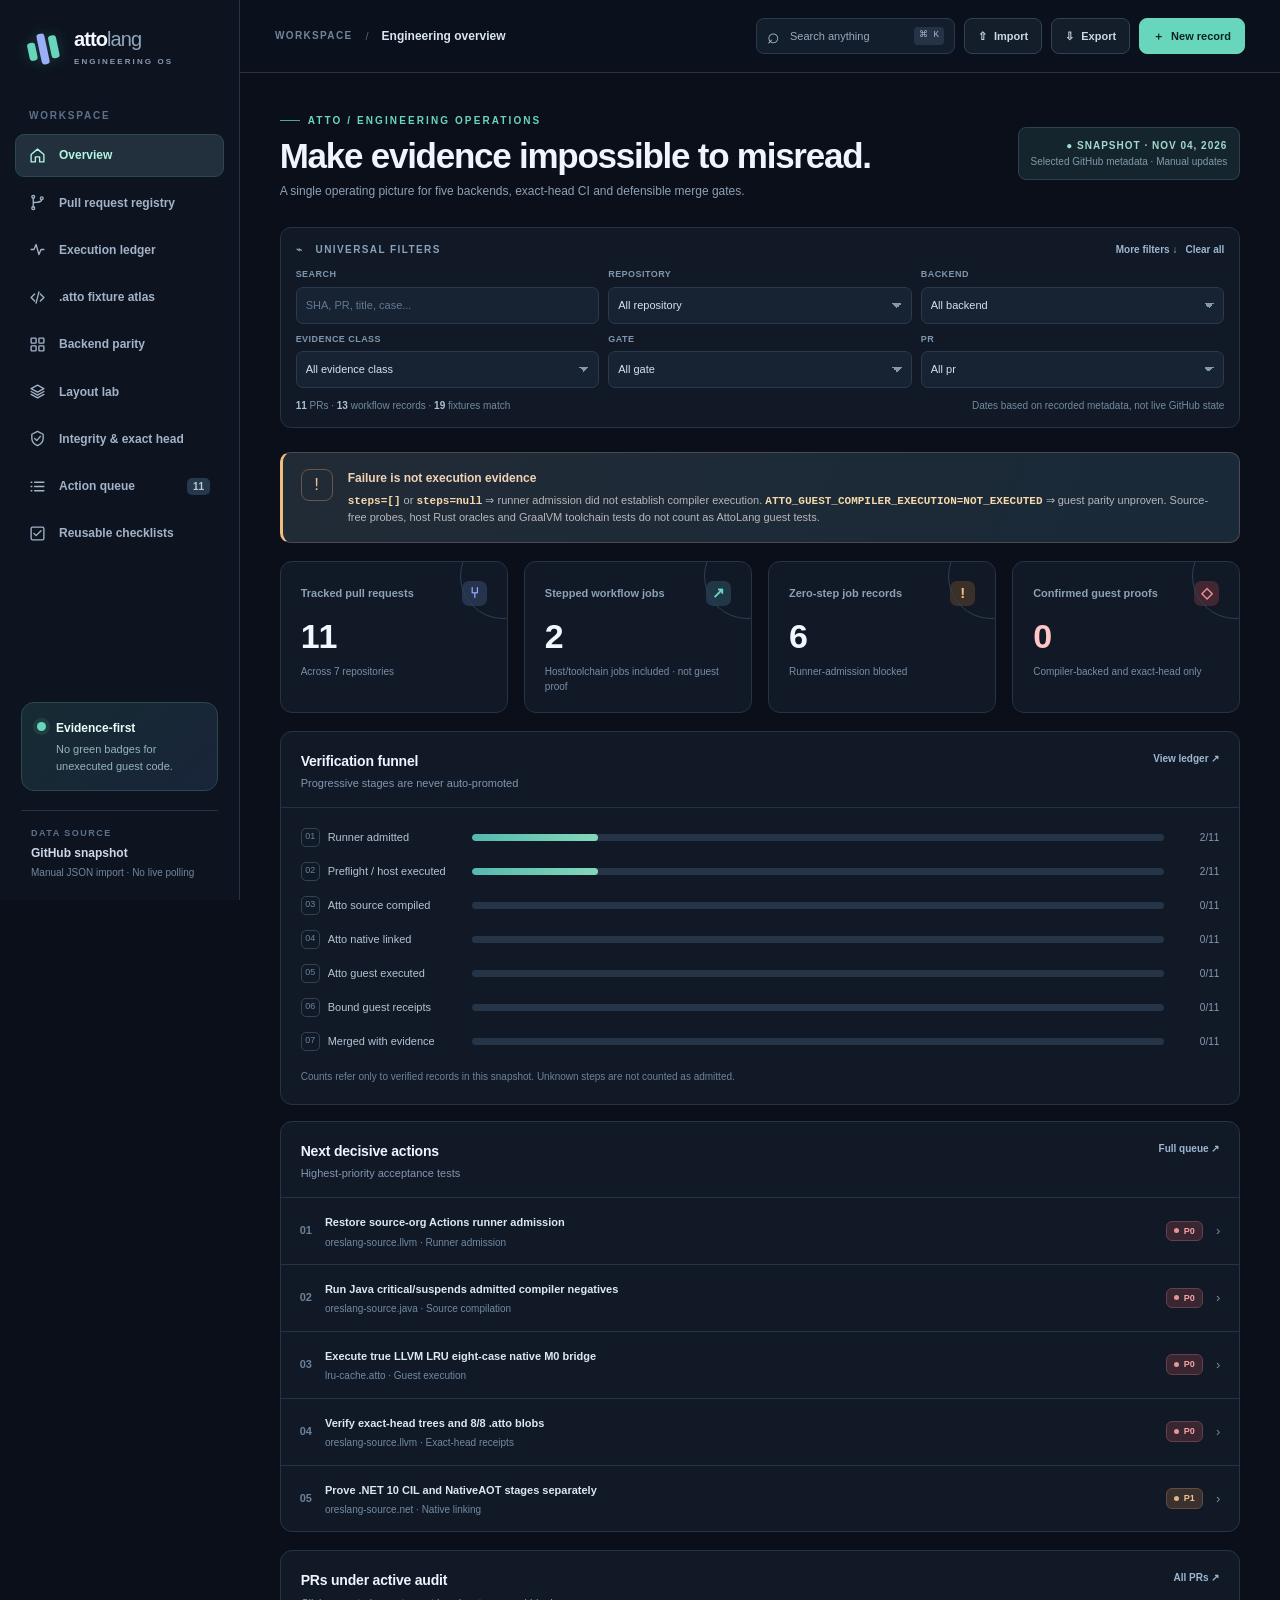
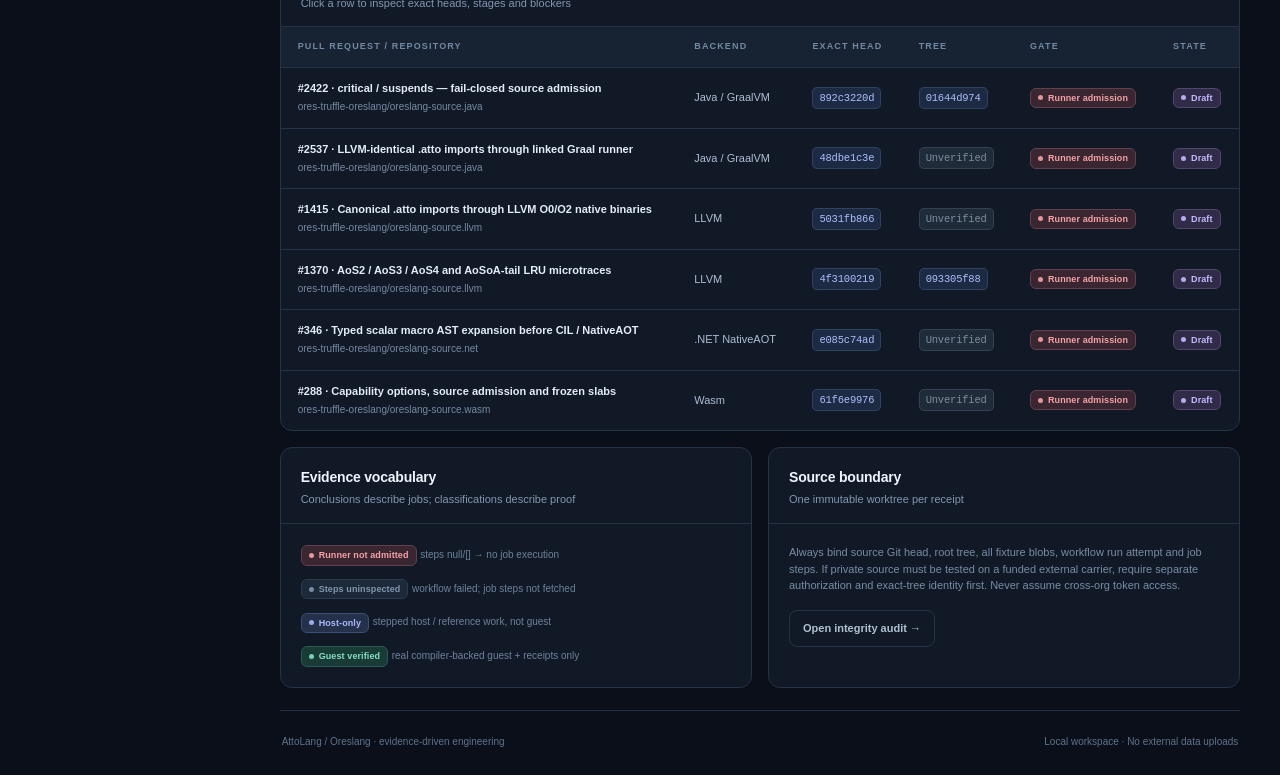
==== index.html @ 8c040e2f "feat(site): install AttoLang compiler parity engineering command center" ====
<!doctype html>
<html lang="en">
<head>
  <meta charset="utf-8" />
  <meta name="viewport" content="width=device-width, initial-scale=1" />
  <meta name="theme-color" content="#0b101a" />
  <meta name="description" content="AttoLang engineering command center — evidence-grounded backend parity and CI operations." />
  <title>AttoLang · Engineering Command Center</title>
  <link rel="stylesheet" href="styles.css" />
</head>
<body>
<div id="appShell" class="shell">
  <aside class="sidebar" aria-label="Primary navigation">
    <div class="brand">
      <div class="brandmark" aria-hidden="true"><i></i><i></i><i></i></div>
      <div><strong>atto<span>lang</span></strong><small>ENGINEERING OS</small></div>
    </div>
    <div class="sidebar-section">WORKSPACE</div>
    <nav id="nav" class="nav" aria-label="Views"></nav>
    <div class="sidebar-bottom">
      <div class="side-callout"><div class="signal-dot"></div><div><strong>Evidence-first</strong><p>No green badges for unexecuted guest code.</p></div></div>
      <div class="side-snapshot"><span>DATA SOURCE</span><b>GitHub snapshot</b><small>Manual JSON import · No live polling</small></div>
    </div>
  </aside>
  <div class="workspace">
    <header class="topbar">
      <button class="icon-btn mobile-menu" id="mobileMenu" title="Toggle menu" aria-label="Toggle menu">☰</button>
      <div class="breadcrumbs"><span>WORKSPACE</span><span class="crumb-divider">/</span><b id="currentCrumb">Overview</b></div>
      <div class="top-actions">
        <button id="globalSearchBtn" class="search-trigger" title="Command search (Ctrl+K)"><span>⌕</span><span>Search anything</span><kbd>⌘ K</kbd></button>
        <button class="btn btn-ghost desktop-action" id="importBtn"><span>⇧</span> Import</button>
        <button class="btn btn-ghost desktop-action" id="exportBtn"><span>⇩</span> Export</button>
        <button class="btn btn-primary" id="newBtn"><span>＋</span> New record</button>
        <input type="file" id="importFile" accept="application/json,.json" hidden />
      </div>
    </header>
    <main class="main">
      <div id="viewIntro"></div>
      <section id="filterArea" class="filter-area" aria-label="Data filters"></section>
      <section id="view" class="view" aria-live="polite"></section>
      <footer class="footer"><span>AttoLang / Oreslang · evidence-driven engineering</span><span>Local workspace · No external data uploads</span></footer>
    </main>
  </div>
</div>
<div id="drawerScrim" class="scrim" hidden></div>
<aside id="drawer" class="drawer" role="dialog" aria-modal="true" aria-label="Record details" hidden></aside>
<div id="modalScrim" class="scrim modal-scrim" hidden></div>
<div id="modal" class="modal" role="dialog" aria-modal="true" aria-label="Create a record" hidden></div>
<div id="toast" class="toast" role="status" aria-live="polite"></div>
<script src="data.js"></script>
<script src="app.js"></script>
</body>
</html>
---- styles.css ----
:root{--bg:#0a0f19;--panel:#111927;--panel2:#151f30;--panel3:#1c293a;--edge:#253346;--edge2:#304259;--white:#eff4fd;--txt:#c8d4e5;--muted:#8698b1;--faint:#5c718b;--green:#68d6ba;--red:#f08f9a;--orange:#f0bd81;--blue:#91aaff;--violet:#b4a3f9;--cyan:#66c9de;--shadow:0 20px 65px rgba(0,0,0,.32);font-family:Inter,ui-sans-serif,-apple-system,BlinkMacSystemFont,"Segoe UI",sans-serif}
*{box-sizing:border-box}html{scroll-behavior:smooth}body{background:var(--bg);color:var(--txt);margin:0;min-width:320px;font-size:13px;line-height:1.52}button,input,select,textarea{font:inherit}button{cursor:pointer}a{color:var(--blue);text-decoration:none}a:hover{text-decoration:underline}button:focus-visible,input:focus-visible,select:focus-visible,textarea:focus-visible,a:focus-visible{outline:2px solid var(--blue);outline-offset:2px}h1,h2,h3,h4,p{margin:0}h1,h2,h3,h4{color:var(--white)}.shell{min-height:100vh;display:flex}.sidebar{position:sticky;top:0;height:100vh;width:240px;flex:0 0 240px;background:#0d1420;border-right:1px solid var(--edge);display:flex;flex-direction:column;padding:28px 15px 20px;z-index:15}.brand{display:flex;align-items:center;gap:11px;padding:0 13px 40px}.brand strong{display:block;font-size:20px;letter-spacing:-.9px;color:#f5f8ff;line-height:1.1}.brand strong span{font-weight:500;color:#91a6bc}.brand small{display:block;font-size:8px;letter-spacing:2.1px;margin-top:6px;color:#8a9ab0;font-weight:800}.brandmark{width:35px;height:35px;position:relative;display:flex;align-items:center;gap:3px;transform:rotate(-12deg)}.brandmark i{width:8px;border-radius:3px;display:block;background:var(--green);box-shadow:0 0 14px rgba(104,214,186,.22)}.brandmark i:nth-child(1){height:18px}.brandmark i:nth-child(2){height:31px;background:#9baff8}.brandmark i:nth-child(3){height:23px}.sidebar-section{padding:0 14px 11px;font-size:10px;font-weight:800;letter-spacing:1.8px;color:var(--faint)}.nav{display:flex;flex-direction:column;gap:5px}.nav-item{display:flex;align-items:center;gap:13px;width:100%;text-align:left;border:1px solid transparent;border-radius:9px;color:#a2b2c7;background:transparent;padding:11px 13px;font-weight:600;font-size:12px}.nav-item:hover{background:#1b2536;color:#fff}.nav-item.active{background:#21303c;border-color:#2b4751;color:#b1f6e2}.nav-item svg{width:17px;height:17px;stroke-width:1.9;flex:none}.nav-item .nav-label{flex:1}.nav-count{font-size:10px;background:#26384b;border-radius:5px;padding:1px 6px;color:#b9c9d9}.sidebar-bottom{margin-top:auto;padding:18px 6px 0}.side-callout{background:linear-gradient(140deg,#162b33,#192439);border:1px solid #2a4850;border-radius:13px;padding:15px;display:flex;gap:10px}.side-callout strong{font-size:12px;color:#e6fff6}.side-callout p{font-size:11px;color:#95b4bd;margin-top:4px}.signal-dot{width:9px;height:9px;flex:none;margin-top:4px;background:var(--green);border-radius:100%;box-shadow:0 0 0 4px rgba(104,214,186,.11)}.side-snapshot{border-top:1px solid var(--edge);margin-top:19px;padding:16px 10px 0;display:flex;flex-direction:column;gap:3px}.side-snapshot span{font-size:9px;color:var(--faint);letter-spacing:1.5px;font-weight:800}.side-snapshot b{font-size:12px;color:#ccd8e7}.side-snapshot small{font-size:10px;color:#71869b}.workspace{flex:1;min-width:0}.topbar{height:73px;border-bottom:1px solid var(--edge);padding:0 35px;display:flex;align-items:center;justify-content:space-between;gap:20px;background:rgba(12,18,29,.96);position:sticky;top:0;z-index:9;backdrop-filter:blur(16px)}.breadcrumbs{display:flex;align-items:center;gap:13px;white-space:nowrap;font-size:11px}.breadcrumbs span:first-child{font-size:10px;letter-spacing:1.35px;font-weight:800;color:#71849d}.breadcrumbs b{font-size:12px;color:#d9e5f2}.crumb-divider{color:#4e637a}.top-actions{display:flex;align-items:center;gap:9px}.search-trigger{background:#131e2c;border:1px solid #2a394b;color:#98a9bd;border-radius:8px;padding:8px 10px;display:flex;gap:10px;align-items:center;min-width:199px;justify-content:flex-start;font-size:11px}.search-trigger span:first-child{font-size:21px;line-height:12px;color:#a5b9ce}.search-trigger kbd{margin-left:auto;background:#263347;color:#a6b6ca;border-radius:4px;padding:2px 5px;font-size:9px}.btn{border:1px solid var(--edge2);border-radius:8px;display:inline-flex;align-items:center;justify-content:center;gap:7px;padding:9px 13px;color:#cbd8e7;background:#192434;font-size:11px;font-weight:750;white-space:nowrap}.btn:hover{filter:brightness(1.16);text-decoration:none}.btn-primary{background:var(--green);border-color:var(--green);color:#0a2522;font-weight:800}.btn-ghost{background:#141e2a}.btn-small{padding:6px 10px;font-size:10px}.btn-quiet{background:transparent;border:1px solid var(--edge);color:#b1c0d1}.icon-btn{border:1px solid var(--edge);background:#172232;color:#b6c5d7;border-radius:7px;padding:8px}.mobile-menu{display:none}.main{padding:34px clamp(21px,3.1vw,53px) 16px;max-width:1840px;margin:auto}.page-head{display:flex;align-items:flex-start;justify-content:space-between;gap:20px;margin-bottom:27px}.eyebrow{font-weight:850;font-size:10px;color:var(--green);letter-spacing:2.1px;text-transform:uppercase;display:inline-flex;gap:8px;align-items:center}.eyebrow .eyeline{width:20px;height:1px;background:var(--green);opacity:.75}.page-head h1{font-size:clamp(25px,3vw,35px);font-weight:750;letter-spacing:-1.25px;margin:8px 0 6px;line-height:1.14}.page-head p{font-size:12px;color:#8da0b6;max-width:780px}.snapshot-pill{border:1px solid #2c4251;background:#14252e;border-radius:8px;padding:10px 12px;text-align:right;flex:none;align-self:center}.snapshot-pill strong{display:block;font-size:10px;letter-spacing:1px;color:#a4d8d0}.snapshot-pill small{display:block;color:#8199a7;font-size:10px}.filter-area{border:1px solid var(--edge);background:#101925;border-radius:11px;padding:14px 15px;margin-bottom:24px}.filter-title{display:flex;align-items:center;justify-content:space-between;margin-bottom:11px;gap:10px}.filter-title span{font-size:10px;letter-spacing:1.4px;font-weight:850;color:#8ba1bb}.filter-row{display:grid;grid-template-columns:1.2fr 1fr 1fr 1.15fr 1fr 1fr;gap:9px}.filter-more{display:grid;grid-template-columns:1fr 1fr 1fr 1fr 1fr 1fr;gap:9px;margin-top:9px}.field{display:flex;flex-direction:column;min-width:0;gap:5px}.field label{font-size:9px;color:#8195ad;font-weight:750;letter-spacing:.45px;text-transform:uppercase}.field select,.field input,.field textarea{outline:none;background:#172232;border:1px solid #293a4f;color:#d5e1ef;border-radius:7px;padding:9px 9px;min-width:0;width:100%;font-size:11px}.field input::placeholder{color:#647994}.field select:focus,.field input:focus,.field textarea:focus{border-color:#65b5ad}.field select{appearance:none;background-image:linear-gradient(45deg,transparent 50%,#8099ae 50%),linear-gradient(135deg,#8099ae 50%,transparent 50%);background-position:calc(100% - 14px) 15px,calc(100% - 9px) 15px;background-size:5px 5px;background-repeat:no-repeat;padding-right:27px}.filter-footer{margin-top:10px;display:flex;justify-content:space-between;align-items:center;gap:9px;color:#748aa1;font-size:10px}.filter-footer b{color:#acbfd3}.grid{display:grid;gap:16px}.metrics{grid-template-columns:repeat(4,minmax(0,1fr));margin-bottom:18px}.metric,.panel,.action-card,.gate-card{background:var(--panel);border:1px solid var(--edge);border-radius:12px}.metric{padding:19px 20px 17px;min-height:137px;position:relative;overflow:hidden}.metric:after{content:'';width:84px;height:84px;border:1px solid #2c4054;border-radius:100%;position:absolute;right:-39px;top:-29px}.metric-top{display:flex;align-items:center;justify-content:space-between;color:#8ba1b5;font-size:11px;font-weight:700;gap:8px}.metric-icon{width:25px;height:25px;display:grid;place-items:center;border-radius:7px;background:#203747;color:var(--green);font-size:15px}.metric-num{font-size:34px;font-weight:750;color:#f2f6ff;line-height:1.3;margin-top:8px;letter-spacing:-1px}.metric-foot{font-size:10px;color:#788da6;margin-top:6px}.tone-orange .metric-icon{background:#3a3029;color:var(--orange)}.tone-red .metric-icon{background:#402732;color:var(--red)}.tone-blue .metric-icon{background:#26334d;color:var(--blue)}.tone-red .metric-num{color:#ffc5c7}.panel{overflow:hidden}.panel-head{padding:19px 20px 15px;display:flex;justify-content:space-between;align-items:flex-start;gap:14px;border-bottom:1px solid #253143}.panel-head h2{font-size:14px;letter-spacing:-.2px}.panel-head p{color:#8296b0;font-size:11px;margin-top:3px}.panel-body{padding:20px}.split{grid-template-columns:minmax(0,1.35fr) minmax(320px,.95fr)}.two{grid-template-columns:repeat(2,minmax(0,1fr))}.warning{background:linear-gradient(110deg,#212b36,#192938);border:1px solid #4d4952;border-left:3px solid var(--orange);border-radius:10px;padding:16px 18px;display:flex;gap:15px;align-items:flex-start;margin-bottom:18px}.warning-icon{border:1px solid #69564b;color:#f1bd8b;display:grid;place-items:center;width:32px;height:32px;flex:none;border-radius:8px;font-size:17px}.warning strong{color:#f1d3b7;display:block;font-size:12px;margin-bottom:4px}.warning p{color:#b8b6bb;font-size:11px}.warning code{color:#f6d9aa;font-weight:750}.mini-link{background:none;border:0;color:#9db6d2;font-size:10px;padding:0;font-weight:750}.mini-link:hover{color:#dff;}.pipeline{display:flex;flex-direction:column;gap:15px}.pipe-item{display:grid;grid-template-columns:144px 1fr 37px;align-items:center;gap:11px}.pipe-item .label{display:flex;align-items:center;gap:8px;color:#b3c3d5;font-size:11px}.pipe-index{font-size:9px;color:#69849c;border:1px solid #324255;width:19px;height:19px;border-radius:5px;display:grid;place-items:center}.pipe-track{height:7px;background:#253447;border-radius:8px;overflow:hidden}.pipe-fill{height:100%;border-radius:8px;background:linear-gradient(90deg,#55b9b0,#83d8b9);min-width:0}.pipe-item em{color:#899bb2;font-size:10px;text-align:right;font-style:normal}.pipe-item.dim .pipe-fill{background:#384b62}.table-wrap{overflow:auto}.table{border-collapse:collapse;width:100%;min-width:680px}.table th{font-size:9px;text-align:left;letter-spacing:1.15px;text-transform:uppercase;color:#7289a3;font-weight:850;padding:13px 17px;background:#172233;border-bottom:1px solid var(--edge);white-space:nowrap}.table td{border-bottom:1px solid #263346;padding:13px 17px;vertical-align:middle;font-size:11px;color:#abbdd1}.table tr:last-child td{border-bottom:0}.table tbody tr:hover{background:#182536}.row-click{cursor:pointer}.table .record-name{font-weight:750;color:#e3ecf7;font-size:11px;line-height:1.3}.table .record-sub{font-size:10px;color:#7589a2;margin-top:4px}.mono{font-family:ui-monospace,SFMono-Regular,Menlo,Consolas,monospace;font-size:10.5px;letter-spacing:-.2px}.sha{padding:4px 6px;color:#adbefb;background:#1c2a43;border:1px solid #304260;border-radius:5px;white-space:nowrap}.sha.unknown{color:#7c8c9e;background:#202b39;border-color:#344153}.badge{display:inline-flex;align-items:center;gap:5px;border:1px solid #34495d;border-radius:6px;background:#1b2a3a;color:#b3c6d8;padding:4px 7px;font-size:9px;line-height:1.15;font-weight:800;letter-spacing:.1px;white-space:nowrap}.badge:before{content:'';height:5px;width:5px;border-radius:100%;background:currentColor;opacity:.9}.badge.red{color:#f5a2a6;background:#392630;border-color:#64404d}.badge.orange{color:#f2c38d;background:#3a312e;border-color:#614d40}.badge.green{color:#86dfc4;background:#193b37;border-color:#295c54}.badge.blue{color:#aab9fb;background:#25304a;border-color:#3d4e76}.badge.purple{color:#c6b8ff;background:#302b46;border-color:#51466b}.badge.dim{color:#8396ae;background:#1c2939;border-color:#2d3b4f}.badge.no-dot:before{display:none}.dot-mini{display:inline-block;width:6px;height:6px;background:var(--orange);border-radius:50%;margin-right:6px}.pr-title-link{display:flex;align-items:center;gap:7px;color:#b0c5e9}.pr-title-link a{font-weight:800;color:#e5eef8}.pr-title-link a:hover{color:#b4f7e0}.tagline{font-size:9px;color:#90a4b9;margin-bottom:3px}.section-gap{height:18px}.queue-mini{display:flex;flex-direction:column}.queue-row{display:flex;align-items:center;gap:13px;padding:14px 19px;border-bottom:1px solid var(--edge);cursor:pointer}.queue-row:hover{background:#1b2a37}.queue-row:last-child{border-bottom:0}.queue-number{color:#6c8198;font-size:11px;font-weight:800}.queue-content{flex:1;min-width:0}.queue-content strong{font-size:11px;font-weight:760;color:#dce7f4}.queue-content p{font-size:10px;color:#718aa3;margin-top:3px;white-space:nowrap;overflow:hidden;text-overflow:ellipsis}.queue-arrow{color:#738ea5}.queue-cards{display:grid;grid-template-columns:repeat(2,minmax(0,1fr));gap:13px}.action-card{padding:18px;transition:border-color .15s}.action-card:hover{border-color:#3a5968}.action-top{display:flex;gap:10px;align-items:center;justify-content:space-between}.action-card h3{font-size:14px;line-height:1.35;margin:12px 0 7px}.action-card .reason{font-size:11px;color:#98adc0;min-height:47px}.action-footer{display:flex;align-items:center;justify-content:space-between;border-top:1px solid #27364a;padding-top:12px;margin-top:15px;gap:8px}.action-card select{background:#1e2d3d;color:#b8c8da;border:1px solid #344358;border-radius:5px;padding:6px;font-size:10px}.small-ttl{font-size:10px;color:#6c829b}.list-empty{padding:44px 22px;text-align:center;color:#899db2}.list-empty strong{display:block;color:#d8e5ef;margin-bottom:6px}.list-empty p{font-size:11px;max-width:400px;margin:auto}.file-path{color:#85a3c6;word-break:break-word}.strip-row{display:flex;gap:8px;align-items:center;flex-wrap:wrap}.info-alert{padding:14px 16px;background:#1b2c36;border:1px solid #2a5154;color:#a8d3cc;border-radius:9px;font-size:11px;margin-bottom:17px}.evidence-list{display:flex;flex-direction:column;gap:12px}.evidence-card{display:grid;grid-template-columns:1fr auto;gap:14px;background:#131e2b;border:1px solid var(--edge);border-radius:11px;padding:15px 18px;cursor:pointer}.evidence-card:hover{border-color:#456277}.evidence-card h3{font-size:12px;margin:5px 0}.evidence-card p{font-size:11px;color:#8ea1b5}.evidence-card .data-strip{display:flex;gap:8px;align-items:center;flex-wrap:wrap;margin-top:10px;color:#778ea5;font-size:10px}.ledger-right{text-align:right;display:flex;flex-direction:column;justify-content:space-between;align-items:flex-end;gap:8px}.step-count{font-size:20px;color:#e5edf8;letter-spacing:-.7px;font-weight:800}.step-count small{font-size:10px;color:#7991ac;font-weight:600}.parity-wrap{overflow-x:auto}.parity-table{min-width:910px}.parity-table th:not(:first-child),.parity-table td:not(:first-child){text-align:center}.parity-table td{padding:17px 12px}.parity-table th:first-child{width:235px}.matrix-key{display:flex;gap:8px;flex-wrap:wrap;padding:17px 19px;border-top:1px solid var(--edge)}.progress-note{font-size:11px;color:#91a5bb;padding:14px 17px;background:#1b2634;border-radius:9px;margin-bottom:16px}.layout-top{display:flex;flex-wrap:wrap;gap:8px;margin-bottom:19px}.layout-tab{padding:11px 14px;border:1px solid var(--edge2);background:#142131;border-radius:9px;font-size:11px;color:#a5b7c9;font-weight:750}.layout-tab.active{background:#193b37;border-color:#448e7c;color:#a2e5d2}.layout-tab small{display:block;font-size:9px;color:#7993a8;font-weight:500}.layout-grid{display:grid;grid-template-columns:1.2fr 1fr;gap:16px}.layout-display{padding:23px;background:radial-gradient(ellipse at 25% 0%,#213847,#131c2c 70%);border:1px solid #2d4155;border-radius:13px;min-height:330px}.layout-display .layout-h{font-size:17px;margin-bottom:4px}.layout-display .layout-k{font-size:10px;color:#91a6bb}.cells{display:flex;flex-wrap:wrap;gap:10px;margin-top:28px}.cell-row{display:flex;align-items:center;gap:3px}.cell{padding:10px 7px;min-width:49px;text-align:center;font-size:10px;border:1px solid #416579;border-radius:6px;color:#add6ea;background:#193446;font-weight:700}.cell.key{background:#253d53;border-color:#446b86;color:#b4d9f5}.cell.value{background:#243f3c;border-color:#407d6c;color:#abe5cd}.cell.live{background:#403c32;border-color:#776247;color:#f0cd93}.cell.pad{background:#2a2c3a;border-color:#3a435d;color:#899eb7}.cell.tile{border-style:dashed}.cell-label{font-size:9px;color:#718da3;margin-top:7px;text-align:center}.layout-data{display:flex;flex-direction:column;gap:11px}.layout-data .kv{display:flex;justify-content:space-between;gap:16px;border-bottom:1px solid #26364a;padding:11px 0}.kv span{font-size:10px;color:#7d94ad}.kv strong{color:#dce7f2;font-size:11px;text-align:right;max-width:67%}.layout-invariant{padding:15px;background:#17332f;border:1px solid #2e665b;border-radius:9px;color:#a9e8d8;font-size:11px}.integrity-grid{display:grid;grid-template-columns:repeat(3,1fr);gap:12px;margin-bottom:18px}.integrity-tile{border:1px solid var(--edge);background:#151f2e;padding:18px;border-radius:10px}.integrity-tile strong{display:block;color:#edf5fd;font-size:24px}.integrity-tile small{color:#8b9cb1}.finding-list{display:flex;flex-direction:column;gap:9px}.finding{border:1px solid #314155;border-radius:9px;padding:13px 15px;display:grid;grid-template-columns:auto 1fr auto;align-items:center;gap:13px;background:#172332}.finding i{font-style:normal;font-size:15px}.finding strong{font-size:11px;color:#e0eaf5}.finding p{font-size:10px;color:#849bb4;margin-top:4px}.checklist-grid{display:grid;grid-template-columns:repeat(2,minmax(0,1fr));gap:15px}.checklist{background:var(--panel);border:1px solid var(--edge);border-radius:12px;padding:20px}.checklist-top{display:flex;justify-content:space-between;gap:8px}.checklist h3{font-size:14px}.checklist p{font-size:10px;color:#8295ab;margin:5px 0 13px}.checklist progress{height:5px;width:100%;accent-color:var(--green);border:0;margin-bottom:13px}.checklist label{display:flex;gap:9px;align-items:flex-start;padding:9px 0;border-bottom:1px solid #253247;font-size:11px;color:#adbed1;cursor:pointer}.checklist label:last-child{border:0}.checklist input{accent-color:#70d2b9;margin-top:2px;flex:none}.checklist-actions{display:flex;gap:6px}.code-copy{background:#1b2a3c;border:1px solid #32465e;border-radius:6px;color:#b5cee6;font-size:9px;padding:5px 8px}.details-header{background:linear-gradient(145deg,#1a303b,#172435);border-bottom:1px solid #31465a;padding:24px}.details-header h2{font-size:19px;line-height:1.3;margin-top:8px}.details-header p{color:#8ca9bd;font-size:11px;margin-top:10px}.details-body{padding:20px 24px 70px}.details-block{border-bottom:1px solid #2b3b4e;padding:16px 0}.details-block h3{font-size:11px;text-transform:uppercase;letter-spacing:1.3px;color:#93b0c6;margin-bottom:10px}.details-block .detail-val{color:#e3eefc;font-size:12px;overflow-wrap:anywhere}.details-block .detail-val.mono{font-size:10px}.detail-item{display:flex;gap:15px;justify-content:space-between;margin:8px 0;font-size:11px}.detail-item span{color:#7d93ad}.detail-item b{font-weight:650;color:#dce6f1;text-align:right}.detail-note{font-size:11px;color:#a4b8ca;background:#1a2838;border:1px solid #304359;border-radius:8px;padding:13px;margin-top:8px}.stage-row{display:flex;gap:10px;align-items:center;margin:10px 0;font-size:11px}.stage-state{width:17px;height:17px;display:grid;place-items:center;border-radius:50%;font-size:10px;background:#303e4e;color:#8398ac;flex:none}.stage-state.pass{background:#214c42;color:#88e1c4}.stage-state.block{background:#493136;color:#e9a5a8}.stage-label{flex:1}.stage-caption{font-size:10px;color:#8b9db0}.scrim{position:fixed;inset:0;background:rgba(2,7,12,.65);z-index:20;backdrop-filter:blur(3px)}.drawer{z-index:21;position:fixed;right:0;top:0;bottom:0;width:min(500px,100%);background:#111a28;box-shadow:var(--shadow);overflow-y:auto;border-left:1px solid #304557}.drawer-close{float:right;border:1px solid #405365;background:#243348;color:#fff;border-radius:7px;width:30px;height:30px}.modal-scrim{z-index:30}.modal{z-index:31;position:fixed;left:50%;top:50%;transform:translate(-50%,-50%);width:min(610px,calc(100vw - 26px));max-height:90vh;overflow:auto;background:#141e2d;border:1px solid #3b5167;border-radius:14px;box-shadow:var(--shadow);padding:24px}.modal h2{font-size:18px;margin-bottom:6px}.modal p{color:#8ba1b7;font-size:11px;margin-bottom:15px}.modal-grid{display:grid;grid-template-columns:1fr 1fr;gap:12px}.modal-grid .full{grid-column:1/-1}.modal textarea{min-height:84px;resize:vertical}.modal-footer{display:flex;justify-content:flex-end;gap:9px;margin-top:17px}.palette-results{max-height:340px;overflow:auto}.palette-result{display:flex;align-items:center;gap:13px;padding:12px;border:1px solid transparent;border-radius:8px;cursor:pointer;color:#e1edfb}.palette-result:hover{border-color:#385366;background:#1f3241}.palette-result small{display:block;color:#849bb2;font-size:10px}.toast{position:fixed;bottom:26px;right:25px;background:#24483f;color:#dffdf2;border:1px solid #487f70;border-radius:9px;box-shadow:var(--shadow);padding:12px 16px;font-size:11px;z-index:50;opacity:0;pointer-events:none;transform:translateY(12px);transition:.2s}.toast.show{opacity:1;transform:translateY(0)}.footer{display:flex;justify-content:space-between;gap:15px;color:#5e738d;font-size:10px;padding:23px 2px 10px;margin-top:22px;border-top:1px solid #223044}.muted{color:#778ca5}.mb12{margin-bottom:12px}.mb18{margin-bottom:18px}.mb24{margin-bottom:24px}.spacer{height:16px}.right{text-align:right}.nowrap{white-space:nowrap}.overflow{overflow-wrap:anywhere}.pill-count{font-size:10px;color:#89a1b8;background:#1d3042;border-radius:20px;padding:4px 8px}.hidden{display:none!important}[hidden]{display:none!important}
@media(max-width:1400px){.filter-row,.filter-more{grid-template-columns:repeat(3,minmax(0,1fr))}.split{grid-template-columns:1fr}.pipe-item{grid-template-columns:160px 1fr 44px}}
@media(max-width:1120px){.sidebar{width:208px;flex-basis:208px}.main{padding:28px 25px 10px}.topbar{padding:0 24px}.search-trigger{min-width:155px}.search-trigger kbd{display:none}.metrics{grid-template-columns:repeat(2,1fr)}.layout-grid{grid-template-columns:1fr}}
@media(max-width:760px){.sidebar{position:fixed;transform:translateX(-102%);transition:transform .22s;box-shadow:var(--shadow)}.shell.menu-open .sidebar{transform:translateX(0)}.mobile-menu{display:block}.topbar{padding:0 14px;height:64px;gap:8px}.breadcrumbs span:first-child,.crumb-divider,.desktop-action{display:none}.breadcrumbs{font-size:11px}.top-actions{gap:6px}.search-trigger{padding:7px;min-width:30px}.search-trigger span:nth-child(2),.search-trigger kbd{display:none}.btn-primary{padding:9px}.main{padding:25px 16px}.page-head{flex-direction:column;gap:9px}.snapshot-pill{align-self:flex-start;text-align:left}.metrics{gap:9px}.metric{padding:15px;min-height:120px}.metric-num{font-size:29px}.filter-row,.filter-more{grid-template-columns:repeat(2,minmax(0,1fr))}.queue-cards,.checklist-grid,.two,.integrity-grid{grid-template-columns:1fr}.panel-head{padding:15px}.panel-body{padding:15px}.evidence-card{grid-template-columns:1fr}.ledger-right{flex-direction:row;align-items:center;justify-content:space-between}.footer{flex-direction:column}.pipe-item{grid-template-columns:119px 1fr 36px;gap:7px}.pipe-item .label{font-size:10px}.cell{min-width:39px;padding:9px 4px}.modal-grid{grid-template-columns:1fr}.modal-grid .full{grid-column:auto}}
@media(prefers-reduced-motion:reduce){*{animation:none!important;transition:none!important;scroll-behavior:auto!important}}
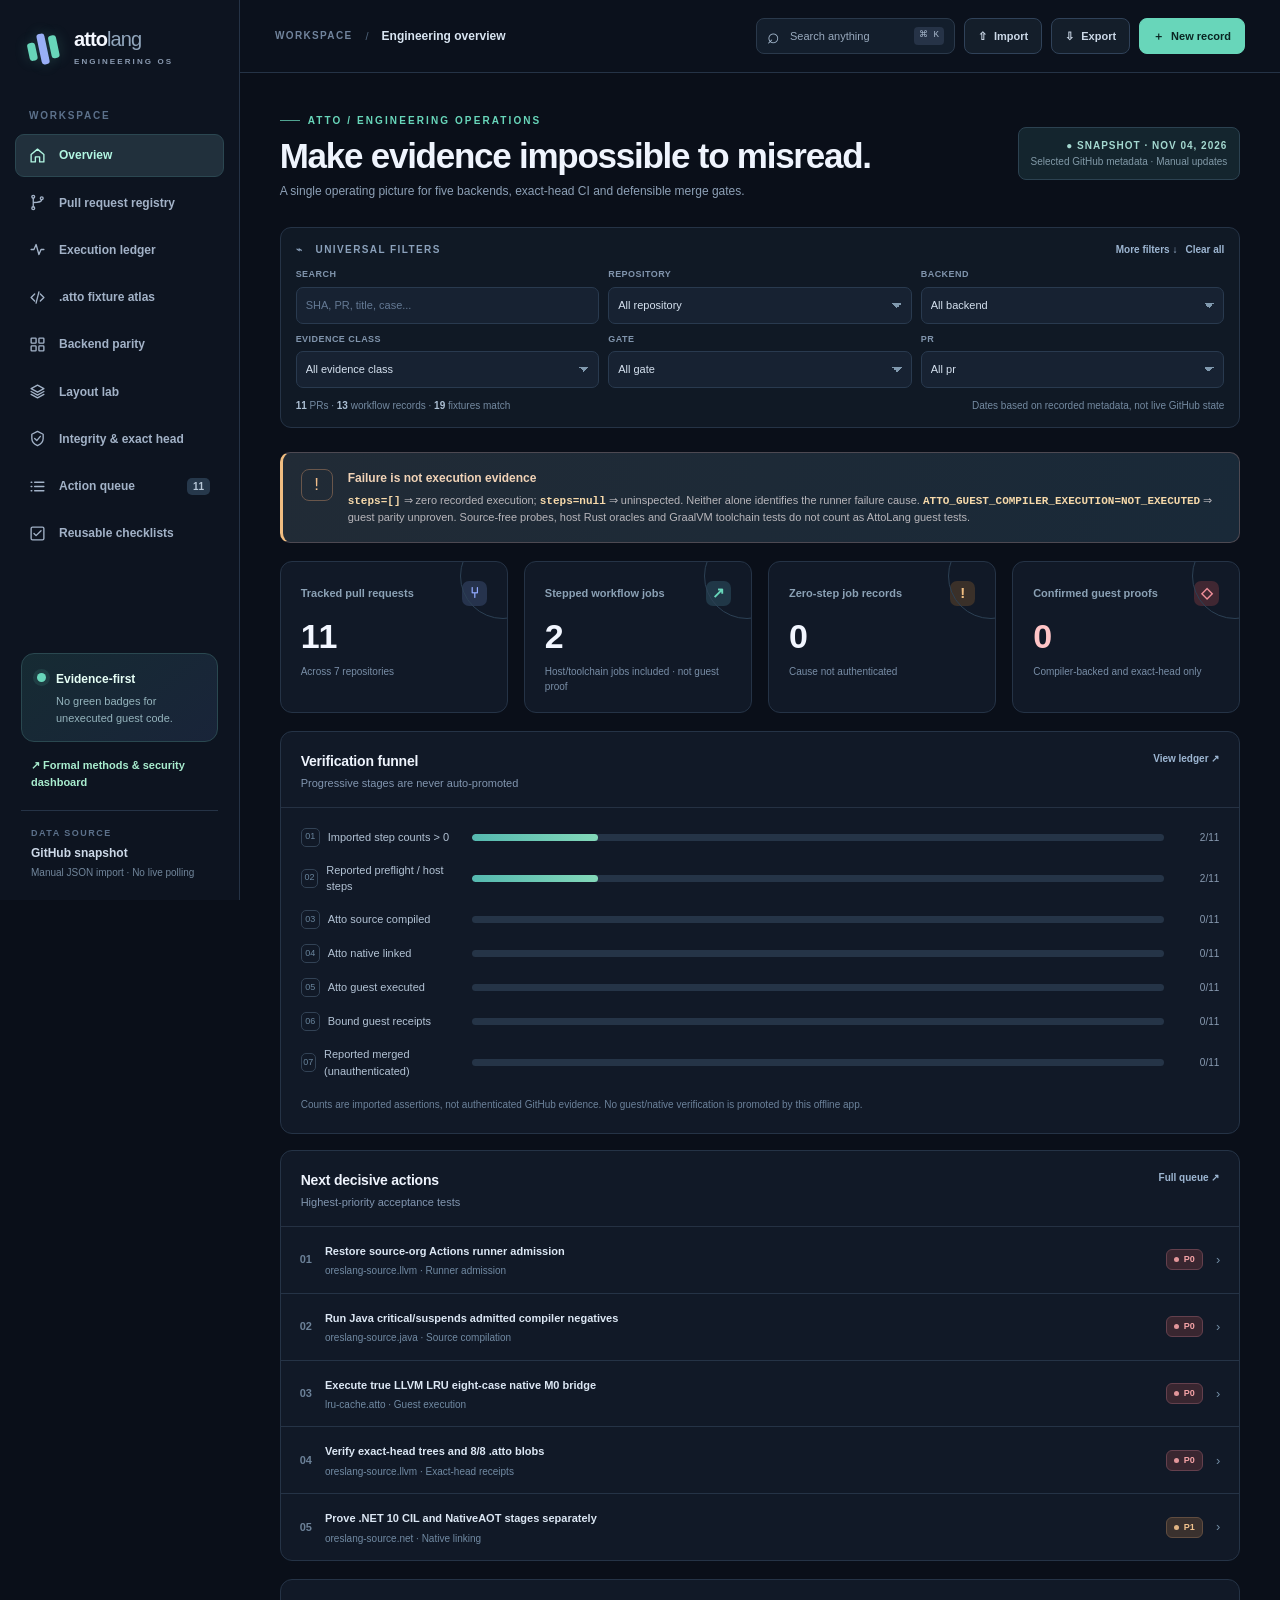
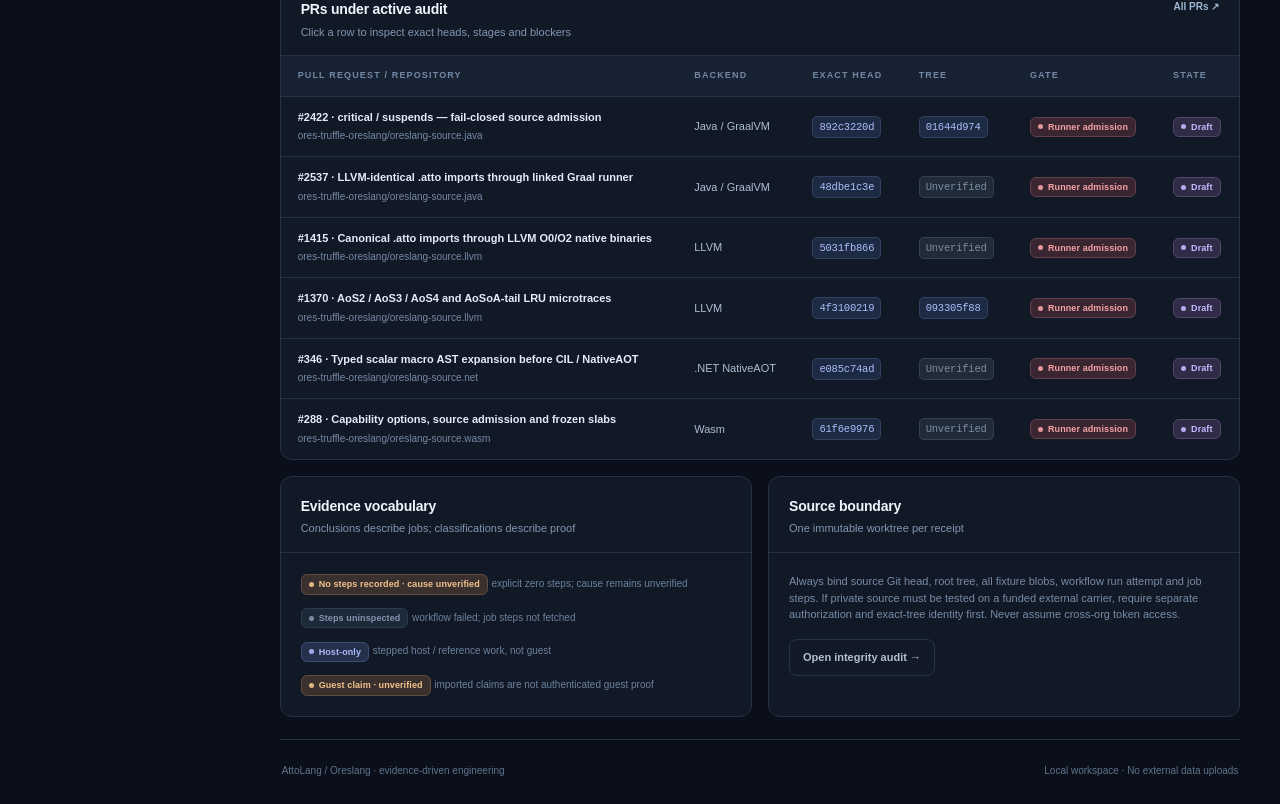
==== commit 65e06205: "feat(assurance): link formal security site from engineering command center" ====
--- a/index.html
+++ b/index.html
@@ -19,6 +19,7 @@
     <nav id="nav" class="nav" aria-label="Views"></nav>
     <div class="sidebar-bottom">
       <div class="side-callout"><div class="signal-dot"></div><div><strong>Evidence-first</strong><p>No green badges for unexecuted guest code.</p></div></div>
+      <a class="side-link" style="display:block;margin:15px 10px;color:#a9edcf;font-size:11px;font-weight:750" href="formal-security.html">↗ Formal methods &amp; security dashboard</a>
       <div class="side-snapshot"><span>DATA SOURCE</span><b>GitHub snapshot</b><small>Manual JSON import · No live polling</small></div>
     </div>
   </aside>
